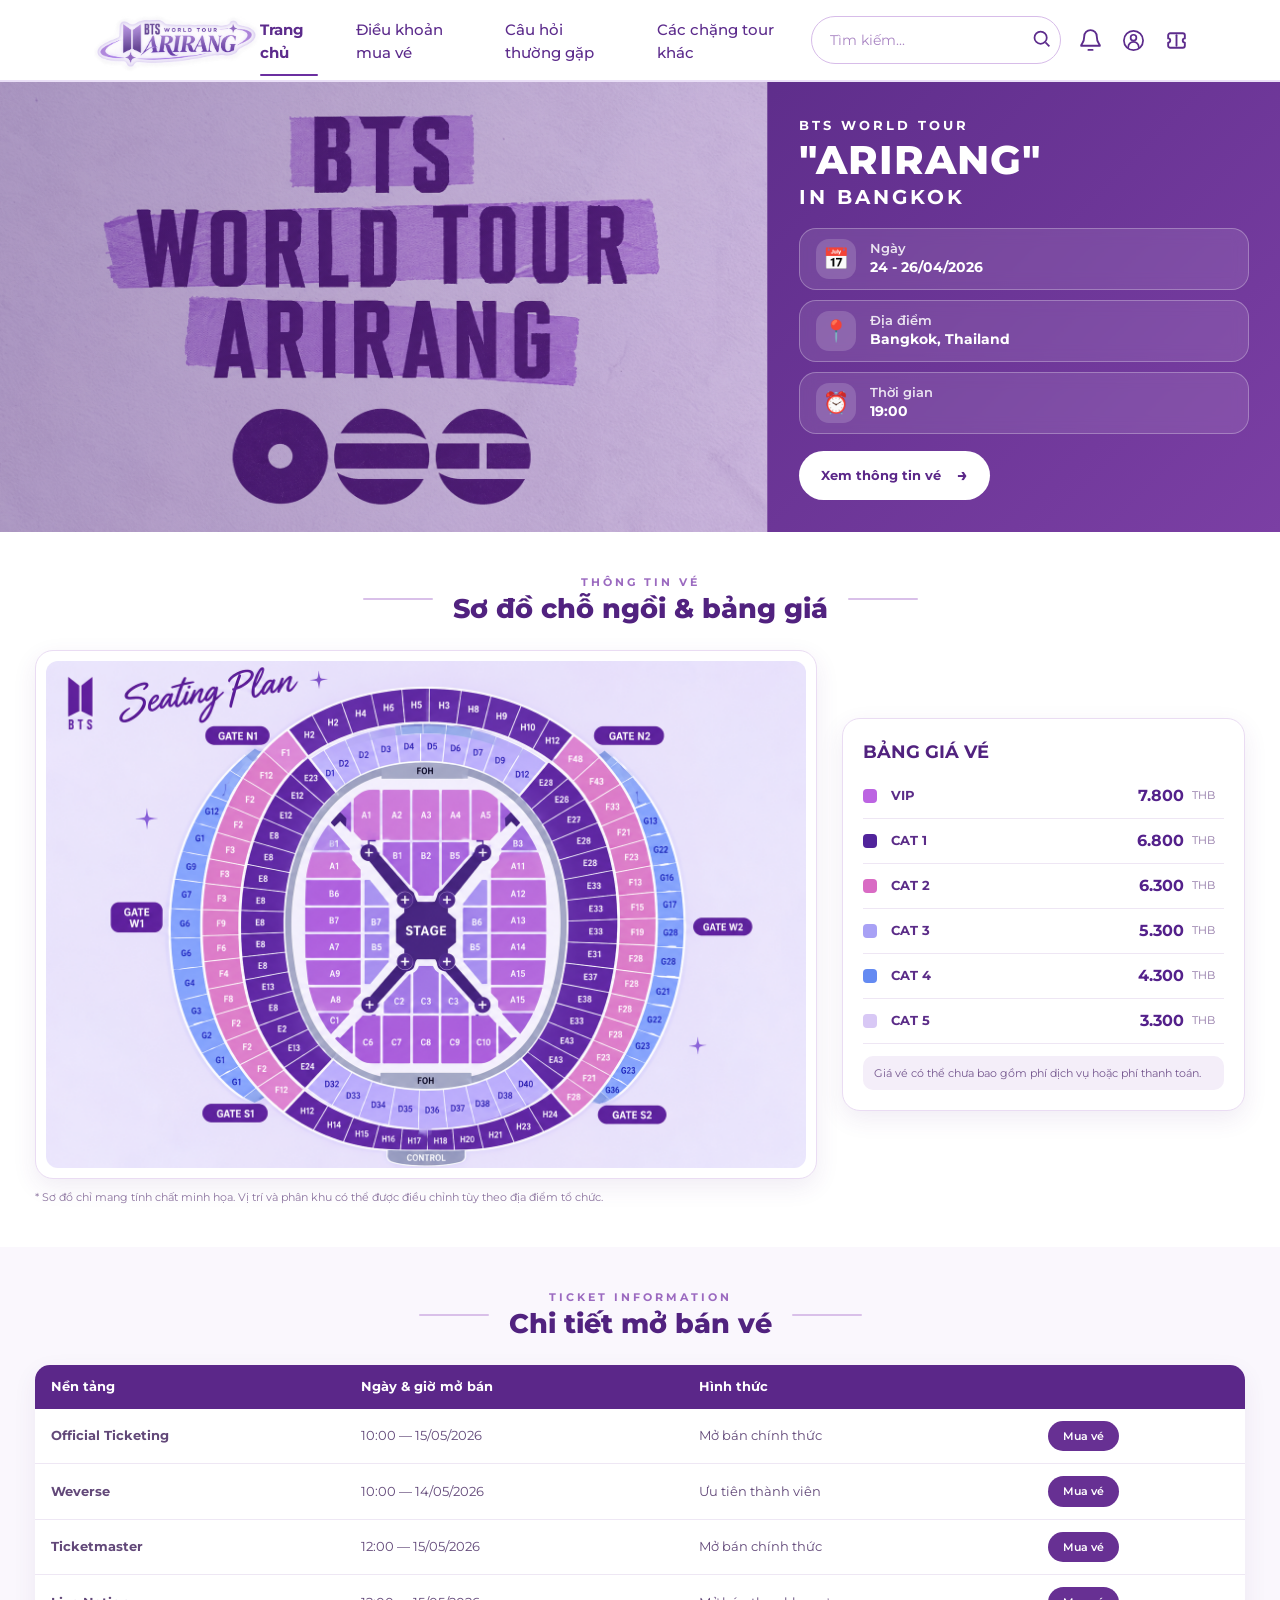
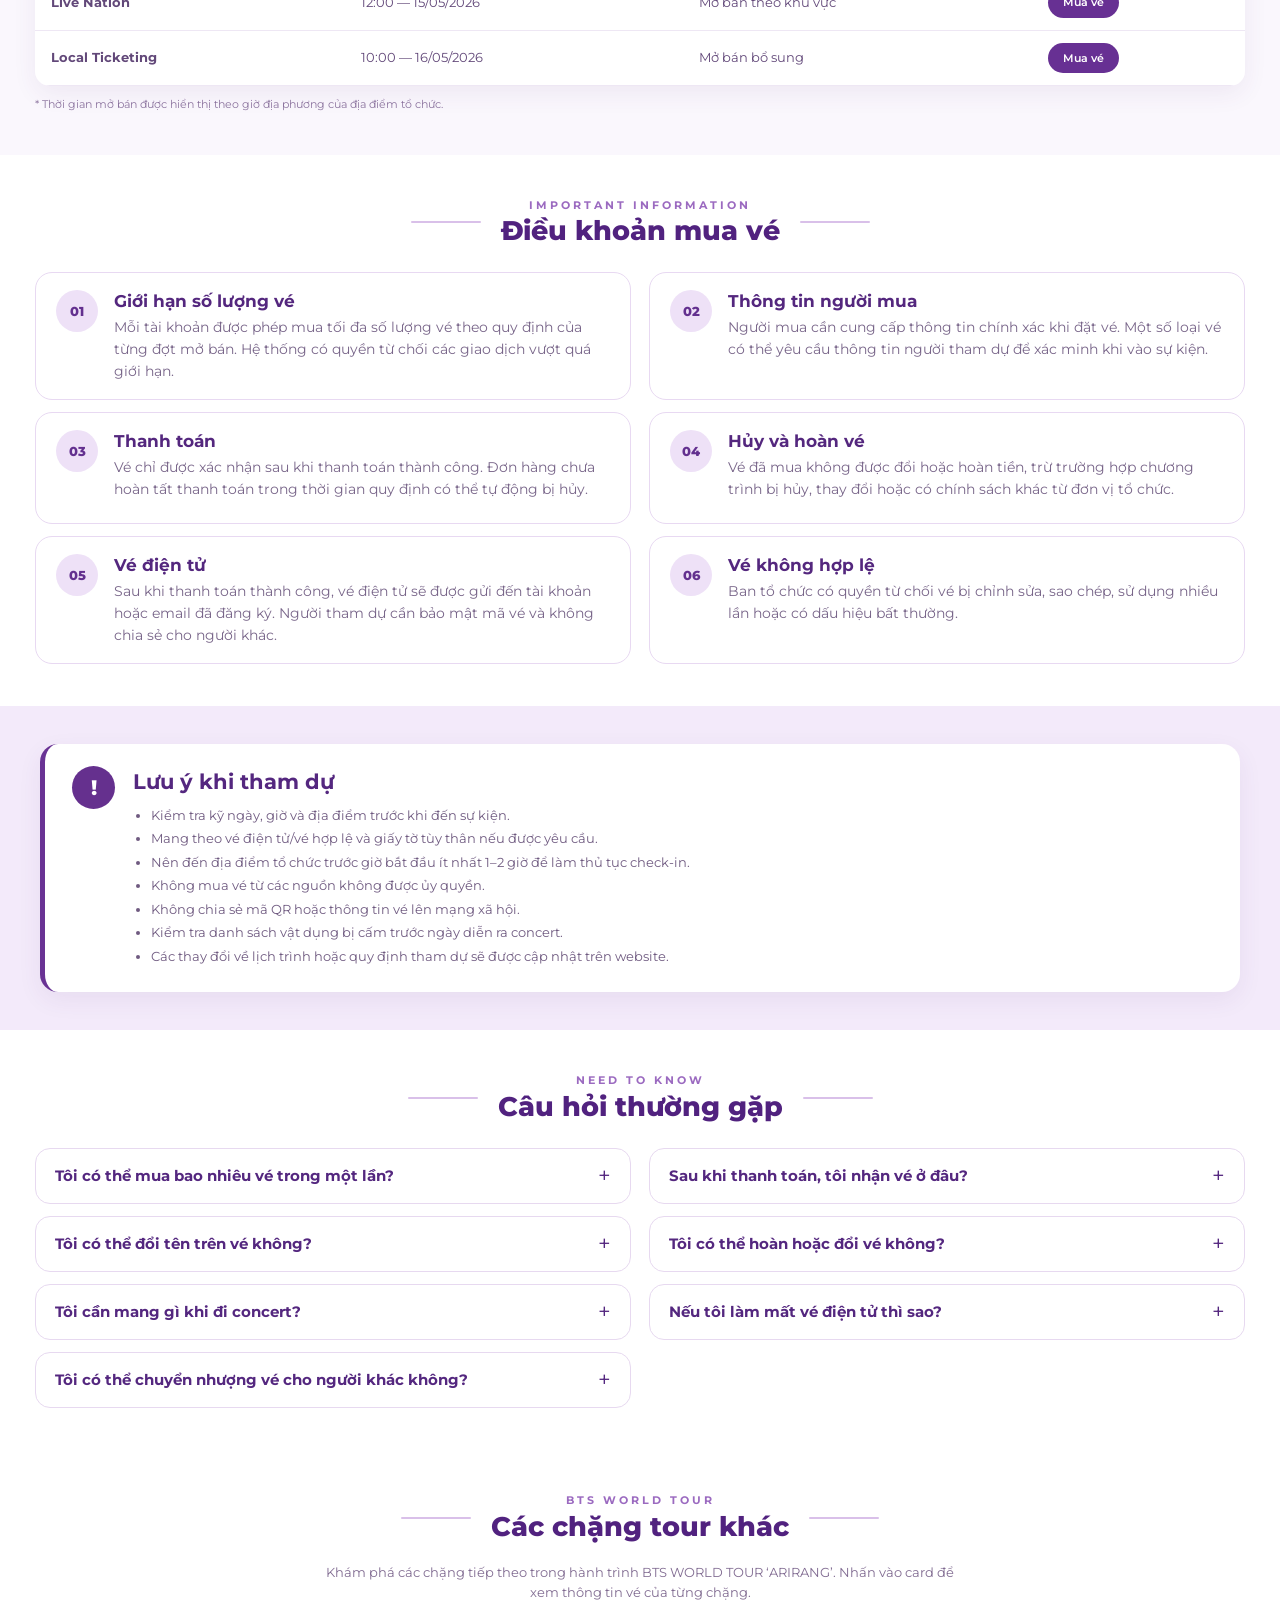
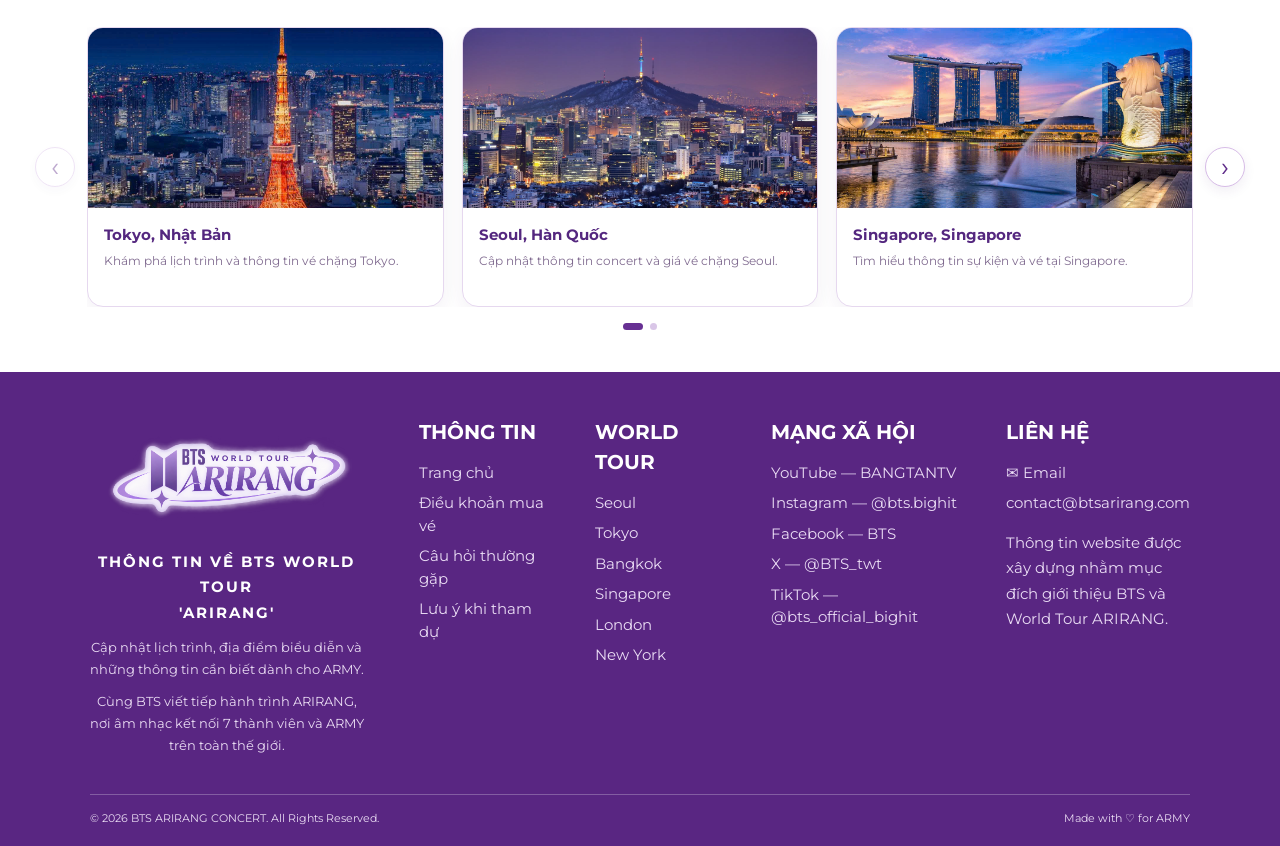
==== ticket/Bangkok.html @ 4df5a57a "Add files via upload" ====
<!DOCTYPE html>
<html lang="vi">
<head>
    <meta charset="UTF-8">
    <meta name="viewport" content="width=device-width, initial-scale=1.0">

    <title>BTS ARIRANG - Bangkok | Thông tin bán vé</title>

    <link rel="stylesheet" href="ticket.css">

    <link rel="preconnect" href="https://fonts.googleapis.com">
    <link rel="preconnect" href="https://fonts.gstatic.com" crossorigin>

    <link href="https://fonts.googleapis.com/css2?family=Montserrat:wght@400;500;600;700;800&display=swap" rel="stylesheet">
</head>

<body class="bangkok-ticket" id="top">


<!-- =====================================================
     HEADER
===================================================== -->

<header class="header">

    <div class="header-container">

        <a href="#" class="logo">
            <img src="images1/logo tách nền.png" alt="BTS World Tour ARIRANG">
        </a>

        
        <nav class="navbar">
            <a href="#top" class="nav-link active">Trang chủ</a>
            <a href="#ticket-terms" class="nav-link">Điều khoản mua vé</a>
            <a href="#faq" class="nav-link">Câu hỏi thường gặp</a>
            <a href="#tour" class="nav-link">Các chặng tour khác</a>
        </nav>


        <div class="header-right">

            <div class="search-box">

                <input type="text" placeholder="Tìm kiếm...">

                <button type="button">
                    <svg viewBox="0 0 24 24">
                        <circle cx="11" cy="11" r="7"></circle>
                        <line x1="16.5" y1="16.5" x2="21" y2="21"></line>
                    </svg>
                </button>
            </div>
        </div>

            
            <!-- CHUÔNG THÔNG BÁO -->
        <div class="header-dropdown">
            <button type="button"
            class="header-icon dropdown-toggle"
            id="notificationBtn"
            aria-label="Thông báo"
            aria-expanded="false">
            <svg viewBox="0 0 24 24">
            <path d="M18 8a6 6 0 0 0-12 0c0 7-3 7-3 9h18c0-2-3-2-3-9"></path>
            <path d="M10 21h4"></path>
            </svg>
            </button>

            <div class="header-dropdown-menu" id="notificationMenu">
                <p>Chưa có thông báo mới</p>
            </div>
        </div>


<!-- TÀI KHOẢN -->
<div class="header-dropdown">

    <button type="button"
        class="header-icon dropdown-toggle"
        id="accountBtn"
        aria-label="Tài khoản"
        aria-expanded="false">

        <svg viewBox="0 0 24 24"
            fill="none"
            stroke="currentColor"
            stroke-width="1.8">
            <circle cx="12" cy="12" r="10"></circle>
            <circle cx="12" cy="9" r="3"></circle>
            <path d="M6.5 19a5.5 5.5 0 0 1 11 0"></path>
        </svg>
    </button>

    <!-- MENU TÀI KHOẢN -->
    <div class="header-dropdown-menu account-dropdown"
        id="accountMenu">
        <button type="button" class="login-btn" id="loginBtn">
            Đăng nhập
        </button>
    </div>

</div>


            <!-- VÉ CỦA TÔI -->
        <div class="header-dropdown">
            <button type="button"
            class="header-icon dropdown-toggle"
            id="ticketBtn"
            aria-label="Vé của tôi"
            aria-expanded="false">
            <svg
                    width="21"
                    height="21"
                    viewBox="0 0 24 24"
                    fill="none"
                    stroke="currentColor"
                    stroke-width="1.8"
                >
                    <path d="M4 7a2 2 0 0 1 2-2h12a2 2 0 0 1 2 2v3a2 2 0 0 0 0 4v3a2 2 0 0 1-2 2H6a2 2 0 0 1-2-2v-3a2 2 0 0 0 0-4V7z"></path>
                    <line x1="12" y1="7" x2="12" y2="17"></line>
                </svg>
            </button>

            <div class="header-dropdown-menu ticket-dropdown"
             id="ticketMenu">
                <strong>Bạn chưa mua vé</strong>
                <p>Hãy mua vé để tham gia cùng BTS nhé!</p>
            </div>
        </div>

    </div>

</header>



<!-- =====================================================
     MAIN
===================================================== -->

<main>


<!-- =====================================================
     HERO
===================================================== -->

<section class="event-hero">

    <!-- BÊN TRÁI: HÌNH -->
    <div class="hero-image">

        <img src="images1/logo.png" alt="BTS ARIRANG Bangkok">

        <div class="hero-image-overlay">

            <span>BTS WORLD TOUR</span>

            <h1>"ARIRANG"</h1>

            <h2>IN BANGKOK</h2>

        </div>

    </div>


    <!-- BÊN PHẢI: THÔNG TIN -->
    <div class="hero-info-panel">

        <div class="hero-title-mobile">

            <span>BTS WORLD TOUR</span>

            <h1>"ARIRANG"</h1>

            <h2>IN BANGKOK</h2>

        </div>


        <div class="hero-info-list">

            <div class="hero-info-card">

                <div class="hero-info-icon">📅</div>

                <div>
                    <span>Ngày</span>
                    <strong>24 - 26/04/2026</strong>
                </div>

            </div>


            <div class="hero-info-card">

                <div class="hero-info-icon">📍</div>

                <div>
                    <span>Địa điểm</span>
                    <strong>Bangkok, Thailand</strong>
                </div>

            </div>


            <div class="hero-info-card">

                <div class="hero-info-icon">⏰</div>

                <div>
                    <span>Thời gian</span>
                    <strong>19:00</strong>
                </div>

            </div>

        </div>


        <a href="#seating" class="hero-ticket-button">
            Xem thông tin vé
            <span>→</span>
        </a>

    </div>

</section>



<!-- =====================================================
     SEATING PLAN
===================================================== -->

<section class="section" id="seating">

    <div class="section-title">

        <span class="title-line"></span>

        <div>
            <p class="section-small-title">
                THÔNG TIN VÉ
            </p>

            <h2>
                Sơ đồ chỗ ngồi & bảng giá
            </h2>
        </div>

        <span class="title-line"></span>

    </div>


    <div class="seating-layout">


        <div class="seating-image-box">

            <img
                src="images1/sd bangkok.png"
                alt="Sơ đồ chỗ ngồi BTS ARIRANG"
            >

        </div>


        <div class="price-box">

            <h3>BẢNG GIÁ VÉ</h3>


            <div class="price-item">
                <span class="price-color vip"></span>
                <span class="category">VIP</span>
                <strong>7.800</strong>
                <small>THB</small>
            </div>

            <div class="price-item">
                <span class="price-color cat1"></span>
                <span class="category">CAT 1</span>
                <strong>6.800</strong>
                <small>THB</small>
            </div>

            <div class="price-item">
                <span class="price-color cat2"></span>
                <span class="category">CAT 2</span>
                <strong>6.300</strong>
                <small>THB</small>
            </div>

            <div class="price-item">
                <span class="price-color cat3"></span>
                <span class="category">CAT 3</span>
                <strong>5.300</strong>
                <small>THB</small>
            </div>

            <div class="price-item">
                <span class="price-color cat4"></span>
                <span class="category">CAT 4</span>
                <strong>4.300</strong>
                <small>THB</small>
            </div>

            <div class="price-item">
                <span class="price-color cat5"></span>
                <span class="category">CAT 5</span>
                <strong>3.300</strong>
                <small>THB</small>
            </div>


            <div class="price-note">
                Giá vé có thể chưa bao gồm phí dịch vụ hoặc phí thanh toán.
            </div>

        </div>

    </div>


    <p class="image-note">
        * Sơ đồ chỉ mang tính chất minh họa. Vị trí và phân khu có thể được
        điều chỉnh tùy theo địa điểm tổ chức.
    </p>

</section>



<!-- =====================================================
     TICKET SALE
===================================================== -->

<section class="section light-section" id="ticket-sale">

    <div class="section-title">

        <span class="title-line"></span>

        <div>
            <p class="section-small-title">
                TICKET INFORMATION
            </p>

            <h2>
                Chi tiết mở bán vé
            </h2>
        </div>

        <span class="title-line"></span>

    </div>


    <div class="ticket-table-wrapper">

        <table class="ticket-table">

            <thead>

                <tr>
                    <th>Nền tảng</th>
                    <th>Ngày & giờ mở bán</th>
                    <th>Hình thức</th>
                    <th></th>
                </tr>

            </thead>


            <tbody>

                <tr>
                    <td><strong>Official Ticketing</strong></td>
                    <td>10:00 — 15/05/2026</td>
                    <td>Mở bán chính thức</td>
                    <td>
                        <a href="javascript:void(0)" class="table-button">
                            Mua vé
                        </a>
                    </td>
                </tr>

                <tr>
                    <td><strong>Weverse</strong></td>
                    <td>10:00 — 14/05/2026</td>
                    <td>Ưu tiên thành viên</td>
                    <td>
                        <a href="javascript:void(0)" class="table-button">
                            Mua vé
                        </a>
                    </td>
                </tr>

                <tr>
                    <td><strong>Ticketmaster</strong></td>
                    <td>12:00 — 15/05/2026</td>
                    <td>Mở bán chính thức</td>
                    <td>
                        <a href="javascript:void(0)" class="table-button">
                            Mua vé
                        </a>
                    </td>
                </tr>

                <tr>
                    <td><strong>Live Nation</strong></td>
                    <td>12:00 — 15/05/2026</td>
                    <td>Mở bán theo khu vực</td>
                    <td>
                        <a href="javascript:void(0)" class="table-button">
                            Mua vé
                        </a>
                    </td>
                </tr>

                <tr>
                    <td><strong>Local Ticketing</strong></td>
                    <td>10:00 — 16/05/2026</td>
                    <td>Mở bán bổ sung</td>
                    <td>
                        <a href="javascript:void(0)" class="table-button">
                            Mua vé
                        </a>
                    </td>
                </tr>

            </tbody>

        </table>

    </div>


    <p class="table-note">
        * Thời gian mở bán được hiển thị theo giờ địa phương của địa điểm tổ chức.
    </p>

</section>



<!-- =====================================================
     TERMS
===================================================== -->

<section class="section" id="ticket-terms">

    <div class="section-title">

        <span class="title-line"></span>

        <div>
            <p class="section-small-title">
                IMPORTANT INFORMATION
            </p>

            <h2>
                Điều khoản mua vé
            </h2>
        </div>

        <span class="title-line"></span>

    </div>


    <div class="information-grid">


        <div class="info-card">

            <span class="info-number">01</span>

            <div>

                <h3>
                    Giới hạn số lượng vé
                </h3>

                <p>
                    Mỗi tài khoản được phép mua tối đa số lượng vé theo
                    quy định của từng đợt mở bán. Hệ thống có quyền từ chối
                    các giao dịch vượt quá giới hạn.
                </p>

            </div>

        </div>


        <div class="info-card">

            <span class="info-number">02</span>

            <div>

                <h3>
                    Thông tin người mua
                </h3>

                <p>
                    Người mua cần cung cấp thông tin chính xác khi đặt vé.
                    Một số loại vé có thể yêu cầu thông tin người tham dự
                    để xác minh khi vào sự kiện.
                </p>

            </div>

        </div>


        <div class="info-card">

            <span class="info-number">03</span>

            <div>

                <h3>
                    Thanh toán
                </h3>

                <p>
                    Vé chỉ được xác nhận sau khi thanh toán thành công.
                    Đơn hàng chưa hoàn tất thanh toán trong thời gian quy
                    định có thể tự động bị hủy.
                </p>

            </div>

        </div>


        <div class="info-card">

            <span class="info-number">04</span>

            <div>

                <h3>
                    Hủy và hoàn vé
                </h3>

                <p>
                    Vé đã mua không được đổi hoặc hoàn tiền, trừ trường hợp
                    chương trình bị hủy, thay đổi hoặc có chính sách khác
                    từ đơn vị tổ chức.
                </p>

            </div>

        </div>


        <div class="info-card">

            <span class="info-number">05</span>

            <div>

                <h3>
                    Vé điện tử
                </h3>

                <p>
                    Sau khi thanh toán thành công, vé điện tử sẽ được gửi
                    đến tài khoản hoặc email đã đăng ký. Người tham dự cần
                    bảo mật mã vé và không chia sẻ cho người khác.
                </p>

            </div>

        </div>


        <div class="info-card">

            <span class="info-number">06</span>

            <div>

                <h3>
                    Vé không hợp lệ
                </h3>

                <p>
                    Ban tổ chức có quyền từ chối vé bị chỉnh sửa, sao chép,
                    sử dụng nhiều lần hoặc có dấu hiệu bất thường.
                </p>

            </div>

        </div>

    </div>

</section>



<!-- =====================================================
     NOTICE
===================================================== -->

<section class="notice-section" id="notice">

    <div class="notice-inner">

        <div class="notice-icon">!</div>

        <div>

            <h2>
                Lưu ý khi tham dự
            </h2>

            <ul>

                <li>
                    Kiểm tra kỹ ngày, giờ và địa điểm trước khi đến sự kiện.
                </li>

                <li>
                    Mang theo vé điện tử/vé hợp lệ và giấy tờ tùy thân
                    nếu được yêu cầu.
                </li>

                <li>
                    Nên đến địa điểm tổ chức trước giờ bắt đầu ít nhất
                    1–2 giờ để làm thủ tục check-in.
                </li>

                <li>
                    Không mua vé từ các nguồn không được ủy quyền.
                </li>

                <li>
                    Không chia sẻ mã QR hoặc thông tin vé lên mạng xã hội.
                </li>

                <li>
                    Kiểm tra danh sách vật dụng bị cấm trước ngày diễn ra concert.
                </li>

                <li>
                    Các thay đổi về lịch trình hoặc quy định tham dự sẽ
                    được cập nhật trên website.
                </li>

            </ul>

        </div>

    </div>

</section>



<!-- =====================================================
     FAQ
===================================================== -->

<section class="section" id="faq">

    <div class="section-title">

        <span class="title-line"></span>

        <div>

            <p class="section-small-title">
                NEED TO KNOW
            </p>

            <h2>
                Câu hỏi thường gặp
            </h2>

        </div>

        <span class="title-line"></span>

    </div>


    <div class="faq-list">


        <details>

            <summary>
                Tôi có thể mua bao nhiêu vé trong một lần?
                <span>+</span>
            </summary>

            <p>
                Số lượng vé tối đa phụ thuộc vào từng đợt mở bán.
                Vui lòng kiểm tra thông báo của từng nền tảng trước khi
                đặt vé.
            </p>

        </details>


        <details>

            <summary>
                Sau khi thanh toán, tôi nhận vé ở đâu?
                <span>+</span>
            </summary>

            <p>
                Vé điện tử sẽ được gửi đến tài khoản hoặc email được sử
                dụng khi đặt vé. Hãy kiểm tra cả hộp thư rác nếu chưa
                nhận được email.
            </p>

        </details>


        <details>

            <summary>
                Tôi có thể đổi tên trên vé không?
                <span>+</span>
            </summary>

            <p>
                Việc đổi tên phụ thuộc vào chính sách của từng loại vé
                và nền tảng bán vé. Một số vé có thể yêu cầu thông tin
                người tham dự trùng với giấy tờ tùy thân.
            </p>

        </details>


        <details>

            <summary>
                Tôi có thể hoàn hoặc đổi vé không?
                <span>+</span>
            </summary>

            <p>
                Thông thường vé đã thanh toán sẽ không được hoàn hoặc đổi.
                Trường hợp ngoại lệ sẽ tuân theo chính sách của ban tổ chức.
            </p>

        </details>


        <details>

            <summary>
                Tôi cần mang gì khi đi concert?
                <span>+</span>
            </summary>

            <p>
                Bạn nên mang theo vé hợp lệ và giấy tờ tùy thân theo yêu
                cầu của ban tổ chức. Không nên mang những vật dụng nằm
                trong danh sách cấm.
            </p>

        </details>


        <details>

            <summary>
                Nếu tôi làm mất vé điện tử thì sao?
                <span>+</span>
            </summary>

            <p>
                Hãy đăng nhập lại tài khoản đã sử dụng để mua vé hoặc
                liên hệ với bộ phận hỗ trợ của nền tảng bán vé để được
                kiểm tra.
            </p>

        </details>


        <details>

            <summary>
                Tôi có thể chuyển nhượng vé cho người khác không?
                <span>+</span>
            </summary>

            <p>
                Điều này phụ thuộc vào điều kiện của từng loại vé.
                Nếu vé có thông tin người tham dự, việc chuyển nhượng
                có thể bị hạn chế.
            </p>

        </details>


    </div>

</section>


<!-- =====================================================
     5 CHẶNG TOUR KHÁC
===================================================== -->

<section class="section media-section" id="tour">

    <div class="section-title">
        <span class="title-line"></span>

        <div>
            <p class="section-small-title">BTS WORLD TOUR</p>
            <h2>Các chặng tour khác</h2>
        </div>

        <span class="title-line"></span>
    </div>

    <p class="media-description">
        Khám phá các chặng tiếp theo trong hành trình
        BTS WORLD TOUR ‘ARIRANG’.
        Nhấn vào card để xem thông tin vé của từng chặng.
    </p>

    <div class="carousel-wrapper">

        <button
            type="button"
            class="carousel-button prev"
            id="prevBtn"
            aria-label="Chặng trước">
            ‹
        </button>

        <div class="cards-window">

            <div class="media-cards" id="mediaCards">

                <!-- CARD 1 -->
                <a href="Tokyo.html" class="media-card">
                    <div class="media-card-image">
                        <img src="images1/tokyo.jpg"
                             alt="BTS ARIRANG tại Tokyo">
                    </div>
                    <div class="media-card-content">
                        <h3>Tokyo, Nhật Bản</h3>
                        <p>Khám phá lịch trình và thông tin vé chặng Tokyo.</p>
                    </div>
                </a>

                <!-- CARD 2 -->
                <a href="Seoul.html" class="media-card">
                    <div class="media-card-image">
                        <img src="images1/seoul.jpg"
                             alt="BTS ARIRANG tại Seoul">
                    </div>
                    <div class="media-card-content">
                        <h3>Seoul, Hàn Quốc</h3>
                        <p>Cập nhật thông tin concert và giá vé chặng Seoul.</p>
                    </div>
                </a>

                <!-- CARD 3 -->
                <a href="Singapore.html" class="media-card">
                    <div class="media-card-image">
                        <img src="images1/singapore.jpg"
                             alt="BTS ARIRANG tại Singapore">
                    </div>
                    <div class="media-card-content">
                        <h3>Singapore, Singapore</h3>
                        <p>Tìm hiểu thông tin sự kiện và vé tại Singapore.</p>
                    </div>
                </a>

                <!-- CARD 4 -->
                <a href="London.html" class="media-card">
                    <div class="media-card-image">
                        <img src="images1/london.jpg"
                             alt="BTS ARIRANG tại London">
                    </div>
                    <div class="media-card-content">
                        <h3>London, Anh</h3>
                        <p>Theo dõi thông tin chặng tour tại Kuala Lumpur.</p>
                    </div>
                </a>

                <!-- CARD 5 -->
                <a href="Newyork.html" class="media-card">
                    <div class="media-card-image">
                        <img src="images1/New York.jpg"
                             alt="BTS ARIRANG tại New York">
                    </div>
                    <div class="media-card-content">
                        <h3>New York, Mỹ</h3>
                        <p>Khám phá lịch trình và thông tin vé chặng New York.</p>
                    </div>
                </a>

            </div>
        </div>

        <button
            type="button"
            class="carousel-button next"
            id="nextBtn"
            aria-label="Chặng tiếp theo">
            ›
        </button>

    </div>

    <div class="carousel-dots" id="carouselDots">
        <span class="dot active"></span>
        <span class="dot"></span>
    </div>

</section>


</main>



<!-- =====================================================
     FOOTER
===================================================== -->

<footer class="footer">

    <div class="footer-container">


        <div class="footer-brand">

            <img
                src="images1/logo tách nền.png" alt="BTS World Tour ARIRANG"
            >

            <h3>
                THÔNG TIN VỀ BTS WORLD TOUR
                <br>
                'ARIRANG'
            </h3>

            <p>
                Cập nhật lịch trình, địa điểm biểu diễn và những thông tin
                cần biết dành cho ARMY.
            </p>

            <p>
                Cùng BTS viết tiếp hành trình ARIRANG, nơi âm nhạc kết nối
                7 thành viên và ARMY trên toàn thế giới.
            </p>

        </div>


        <div class="footer-column">

            <h3>THÔNG TIN</h3>

            <a href="#top">Trang chủ</a>
            <a href="#ticket-terms">Điều khoản mua vé</a>
            <a href="#faq">Câu hỏi thường gặp</a>
            <a href="#notice">Lưu ý khi tham dự</a>

        </div>


        <div class="footer-column">

            <h3>WORLD TOUR</h3>

            <a href="Seoul.html">Seoul</a>
            <a href="Tokyo.html">Tokyo</a>
            <a href="Bangkok.html">Bangkok</a>
            <a href="Singapore.html">Singapore</a>
            <a href="London.html">London</a>
            <a href="New York.html">New York</a>

        </div>


        <div class="footer-column">

            <h3>MẠNG XÃ HỘI</h3>

            <a href="https://www.youtube.com/@BTS">YouTube — BANGTANTV</a>
            <a href="https://www.instagram.com/bts.bighitofficial/">Instagram — @bts.bighit</a>
            <a href="https://www.facebook.com/bangtan.official?locale=vi_VN">Facebook — BTS</a>
            <a href="https://x.com/bts_bighit">X — @BTS_twt</a>
            <a href="https://www.tiktok.com/@bts_official_bighit">TikTok — @bts_official_bighit</a>

        </div>


        <div class="footer-column contact-column">

            <h3>LIÊN HỆ</h3>

            <p>✉ Email</p>

            <a href="mailto:contact@btsarirang.com">
                contact@btsarirang.com
            </a>

            <p class="footer-description">
                Thông tin website được xây dựng nhằm mục đích giới thiệu
                BTS và World Tour ARIRANG.
            </p>

        </div>

    </div>


    <div class="footer-bottom">

        <span>
            © 2026 BTS ARIRANG CONCERT. All Rights Reserved.
        </span>

        <span>
            Made with ♡ for ARMY
        </span>

    </div>

</footer>


<script src="script.js"></script>
</body>
</html>
---- ticket/ticket.css ----
/* =====================================================
   RESET
===================================================== */

* {
    margin: 0;
    padding: 0;
    box-sizing: border-box;
}

html {
    scroll-behavior: smooth;
}

body {
    font-family: "Montserrat", sans-serif;
    background: #ffffff;
    color: #54288a;
    line-height: 1.5;
}

a {
    text-decoration: none;
    color: inherit;
}

button,
input {
    font-family: inherit;
}


/* =====================================================
   HEADER
===================================================== */

.header {
    width: 100%;
    height: 82px;

    background: #ffffff;
    border-bottom: 2px solid #eadff7;

    position: sticky;
    top: 0;
    z-index: 1000;
}

.header-container {
    width: 100%;
    max-width: 1700px;
    height: 100%;

    margin: auto;

    display: flex;
    align-items: center;

    padding: 0 7%;
}


/* LOGO */

.logo {
    display: flex;
    align-items: center;
}

.logo img {
    width: 170px;
    height: auto;
    display: block;
}


/* NAVBAR */

.navbar {
    display: flex;
    align-items: center;

    gap: 38px;

    margin-left: auto;
    margin-right: 35px;
}

.nav-link {
    position: relative;

    font-size: 15px;
    font-weight: 500;

    color: #5c2b8c;

    padding: 28px 0 25px;

    transition: 0.25s ease;
}

.nav-link:hover {
    color: #7b43ad;
}

.nav-link.active {
    font-weight: 700;
}

.nav-link.active::after {
    content: "";

    position: absolute;

    left: 0;
    right: 0;

    bottom: 14px;

    height: 3px;

    background: #5c2b8c;

    border-radius: 10px;
}


/* HEADER RIGHT */

.header-right {
    display: flex;
    align-items: center;

    gap: 22px;
}


/* SEARCH */

.search-box {
    width: 250px;
    height: 48px;

    border: 1.5px solid #d7bce9;

    border-radius: 30px;

    display: flex;
    align-items: center;

    padding-left: 18px;
}

.search-box input {
    width: 100%;

    border: none;
    outline: none;

    color: #54288a;

    font-size: 14px;

    background: transparent;
}

.search-box input::placeholder {
    color: #a985c3;
}

.search-box button {
    width: 45px;
    height: 45px;

    border: none;
    background: transparent;

    cursor: pointer;
}

.search-box svg {
    width: 21px;
    height: 21px;

    fill: none;

    stroke: #5c2b8c;
    stroke-width: 2;
}


/* HEADER ICONS */

.header-icon {
    border: none;
    background: none;

    width: 28px;
    height: 28px;

    cursor: pointer;

    transition: 0.25s ease;
}

.header-icon:hover {
    transform: translateY(-2px);
}

.header-icon svg {
    width: 25px;
    height: 25px;

    fill: none;

    stroke: #5c2b8c;
    stroke-width: 1.8;

    stroke-linecap: round;
    stroke-linejoin: round;
}


/* =====================================================
   HERO
   60% HÌNH - 40% THÔNG TIN
===================================================== */

.event-hero {
    width: 100%;

    height: 450px;
    min-height: 450px;

    display: grid;

    grid-template-columns: 60% 40%;

    background:
        linear-gradient(
            135deg,
            #482078,
            #7b3fa4
        );

    overflow: hidden;
}


/* =====================================================
   LEFT IMAGE
===================================================== */

.hero-image {
    position: relative;

    height: 450px;
    min-height: 0;

    overflow: hidden;

    border-right: 1px solid rgba(255,255,255,0.18);
}

.hero-image img {
    width: 100%;
    height: 100%;

    object-fit: cover;

    display: block;

    opacity: 0.82;
}


/* LỚP PHỦ NHẸ */

.hero-image::after {
    content: "";

    position: absolute;

    inset: 0;

    background:
        linear-gradient(
            90deg,
            rgba(58, 22, 94, 0.25),
            rgba(88, 38, 124, 0.10)
        );

    pointer-events: none;
}


/*
   ẨN TOÀN BỘ CHỮ TRÊN HÌNH
   Vì bên trái giờ chỉ để hình
*/

.hero-image-overlay {
    display: none !important;
}


/* =====================================================
   RIGHT HERO PANEL
===================================================== */

.hero-info-panel {
    height: 450px;

    padding: 30px 6% 28px;

    display: flex;

    flex-direction: column;

    justify-content: center;

    color: #ffffff;

    overflow: hidden;
}


/* =====================================================
   HERO TITLE
===================================================== */

.hero-title-mobile {
    margin-bottom: 20px;
}

.hero-title-mobile span {
    display: block;

    font-size: 13px;

    font-weight: 700;

    letter-spacing: 3px;

    margin-bottom: 5px;
}

.hero-title-mobile h1 {
    font-size: 40px;

    line-height: 0.95;

    font-weight: 800;

    letter-spacing: 1px;
}

.hero-title-mobile h2 {
    font-size: 20px;

    line-height: 1.1;

    letter-spacing: 3px;

    margin-top: 7px;
}


/* =====================================================
   INFO LIST
===================================================== */

.hero-info-list {
    display: flex;

    flex-direction: column;

    gap: 10px;
}


/* =====================================================
   INFO CARD
===================================================== */

.hero-info-card {
    width: 100%;

    min-height: 60px;

    padding: 10px 16px;

    display: flex;

    align-items: center;

    gap: 14px;

    border-radius: 17px;

    border: 1px solid rgba(255,255,255,0.28);

    background: rgba(255,255,255,0.10);

    backdrop-filter: blur(8px);
}


/* ICON */

.hero-info-icon {
    width: 40px;
    height: 40px;

    flex-shrink: 0;

    display: flex;

    align-items: center;
    justify-content: center;

    border-radius: 13px;

    background: rgba(255,255,255,0.16);

    font-size: 21px;
}


/* TEXT */

.hero-info-card span {
    display: block;

    font-size: 13px;

    font-weight: 600;

    line-height: 1.2;

    opacity: 0.85;

    margin-bottom: 3px;
}

.hero-info-card strong {
    display: block;

    font-size: 14px;

    line-height: 1.25;

    font-weight: 700;
}


/* =====================================================
   TICKET BUTTON
===================================================== */

.hero-ticket-button {
    align-self: flex-start;

    margin-top: 17px;

    padding: 11px 22px;

    min-height: 42px;

    border-radius: 30px;

    background: #ffffff;

    color: #5b2789;

    font-size: 13px;

    font-weight: 700;

    display: flex;

    align-items: center;

    gap: 16px;

    transition: 0.25s ease;
}

.hero-ticket-button span {
    font-size: 18px;
}

.hero-ticket-button:hover {
    transform: translateY(-3px);

    box-shadow:
        0 8px 20px rgba(0,0,0,0.15);
}


/* =====================================================
   GENERAL SECTION
===================================================== */

.section {
    width: 100%;

    max-width: 1280px;

    margin: auto;

    padding: 42px 35px;
}

.light-section {
    max-width: none;

    background: #faf7fd;

    padding-left: max(35px, calc((100% - 1210px) / 2));
    padding-right: max(35px, calc((100% - 1210px) / 2));
}


/* =====================================================
   SECTION TITLE
===================================================== */

.section-title {
    display: flex;

    align-items: center;
    justify-content: center;

    gap: 20px;

    margin-bottom: 25px;

    text-align: center;
}

.section-title > div {
    min-width: 240px;
}

.section-small-title {
    color: #9b6ac0;

    font-size: 11px;

    font-weight: 700;

    letter-spacing: 3px;

    margin-bottom: 2px;
}

.section-title h2 {
    color: #51227f;

    font-size: 27px;

    font-weight: 800;

    line-height: 1.2;
}

.title-line {
    width: 70px;
    height: 2px;

    background: #d9c0e9;

    border-radius: 10px;
}


/* =====================================================
   SEATING
===================================================== */

.seating-layout {
    display: grid;

    grid-template-columns: 1.65fr 0.85fr;

    gap: 25px;

    align-items: center;
}

.seating-image-box {
    background: #ffffff;

    border-radius: 18px;

    padding: 10px;

    box-shadow:
        0 8px 25px rgba(85, 39, 130, 0.09);

    border: 1px solid #eadcf3;
}

.seating-image-box img {
    width: 100%;

    display: block;

    border-radius: 12px;
}


/* =====================================================
   PRICE
===================================================== */

.price-box {
    background: #ffffff;

    border-radius: 18px;

    padding: 20px;

    box-shadow:
        0 8px 25px rgba(85, 39, 130, 0.09);

    border: 1px solid #eadcf3;
}

.price-box h3 {
    color: #51227f;

    font-size: 18px;

    margin-bottom: 8px;
}

.price-item {
    display: grid;

    grid-template-columns: 20px 1fr auto 32px;

    align-items: center;

    gap: 8px;

    min-height: 45px;

    border-bottom: 1px solid #eee6f4;
}

.price-color {
    width: 14px;
    height: 14px;

    border-radius: 4px;
}


/* MÀU KHU VỰC VÉ */
.vip {
    background: var(--vip-color, #4d1c87);
}

.cat1 {
    background: var(--cat1-color, #7040a6);
}

.cat2 {
    background: var(--cat2-color, #8e61c1);
}

.cat3 {
    background: var(--cat3-color, #a96bca);
}

.cat4 {
    background: var(--cat4-color, #a99ae5);
}

.cat5 {
    background: var(--cat5-color, #8c9de7);
}


/* MÀU RIÊNG TRANG SEOUL */
.seoul-ticket {
    --vip-color: #D93691;
    --cat1-color: #438FE8;
    --cat2-color: #A7A0EA;
    --cat3-color: #8067ba;
    --cat4-color: #C9B9EF;
    --cat5-color: #E8DDF5;
}

/* MÀU RIÊNG TRANG BANGKOK */
.bangkok-ticket {
    --vip-color: #BC64E2;
    --cat1-color: #51249B;
    --cat2-color: #D96BC4;
    --cat3-color: #A8A1F5;
    --cat4-color: #648AF2;
    --cat5-color: #D8C8F5;
}

/* MÀU RIÊNG TRANG LONDON */
.london-ticket {
    --vip-color: #D94FAD;
    --cat1-color: #5689E8;
    --cat2-color: #A69AE8;
    --cat3-color: #D7C9F2;
}

/* MÀU RIÊNG TRANG SINGAPORE */
.singapore-ticket {
    --vip-color: #9754df;
    --cat1-color: #A66BE8;
    --cat2-color: #C18BEF;
    --cat3-color: #D69BEA;
    --cat4-color: #E7A9E6;
    --cat5-color: #91A9F0;
}

/* MÀU RIÊNG TRANG NEWYORK */
.newyork-ticket {
    --vip-color: #7AB5F5;
    --cat1-color: #EEB1E8;
    --cat2-color: #DED4F8;
    --cat3-color: #B9A3EC;
  
}

/* MÀU RIÊNG TRANG TOKYO */
.tokyo-ticket {
    --vip-color: #F36ECB;
    --s1-color: #8DBCFB;
    --s2-color: #B499F5;
    --s3-color: #E9A6EE;
    --s4-color: #D4C4FC;
    --s5-color: #E4D4FD;
}



.category {
    font-weight: 700;

    color: #5b2c88;

    font-size: 13px;
}

.price-item strong {
    font-size: 16px;

    color: #54218b;
}

.price-item small {
    color: #8f75a5;

    font-size: 11px;
}

.price-note {
    margin-top: 12px;

    padding: 9px 11px;

    background: #f4eef9;

    border-radius: 10px;

    color: #74568e;

    font-size: 11px;
}

.image-note,
.table-note {
    color: #8b739e;

    font-size: 11px;

    margin-top: 10px;
}


/* =====================================================
   TICKET TABLE
===================================================== */

.ticket-table-wrapper {
    overflow-x: auto;

    border-radius: 15px;

    box-shadow:
        0 8px 25px rgba(80, 38, 120, 0.07);
}

.ticket-table {
    width: 100%;

    border-collapse: collapse;

    background: #ffffff;
}

.ticket-table th {
    background: #5b2789;

    color: #ffffff;

    padding: 12px 16px;

    text-align: left;

    font-size: 13px;
}

.ticket-table td {
    padding: 12px 16px;

    border-bottom: 1px solid #eee7f4;

    color: #624879;

    font-size: 13px;
}

.ticket-table tbody tr:hover {
    background: #fbf8fd;
}

.table-button {
    display: inline-block;

    padding: 7px 15px;

    border-radius: 20px;

    background: #673093;

    color: #ffffff;

    font-size: 11px;

    font-weight: 600;

    transition: 0.25s;
}

.table-button:hover {
    background: #4f2278;

    transform: translateY(-2px);
}


/* =====================================================
   TERMS - ĐIỀU KHOẢN MUA VÉ
===================================================== */

.information-grid {
    display: grid;

    grid-template-columns: repeat(2, 1fr);

    gap: 12px 18px;
}


/* CARD */

.info-card {
    display: flex;

    gap: 16px;

    padding: 17px 20px;

    min-height: 112px;

    border: 1px solid #e8d9f2;

    border-radius: 17px;

    background: #ffffff;

    transition: 0.3s;
}

.info-card:hover {
    transform: translateY(-3px);

    box-shadow:
        0 8px 22px rgba(82, 39, 125, 0.08);
}


/* NUMBER */

.info-number {
    flex-shrink: 0;

    width: 42px;
    height: 42px;

    border-radius: 50%;

    display: flex;

    align-items: center;
    justify-content: center;

    background: #eee1f7;

    color: #63308f;

    font-size: 13px;

    font-weight: 800;
}


/* TITLE */

.info-card h3 {
    color: #54277e;

    font-size: 17px;

    margin-bottom: 4px;

    line-height: 1.35;
}


/* CONTENT */

.info-card p {
    color: #786589;

    font-size: 14px;

    line-height: 1.55;
}


/* =====================================================
   NOTICE
===================================================== */

.notice-section {
    width: 100%;

    padding: 38px 35px;

    background: #f3eafa;
}

.notice-inner {
    max-width: 1200px;

    margin: auto;

    display: flex;

    gap: 18px;

    padding: 22px 27px;

    background: #ffffff;

    border-radius: 18px;

    border-left: 5px solid #693294;

    box-shadow:
        0 8px 25px rgba(80, 37, 120, 0.07);
}

.notice-icon {
    flex-shrink: 0;

    width: 43px;
    height: 43px;

    border-radius: 50%;

    display: flex;

    align-items: center;
    justify-content: center;

    background: #65308e;

    color: #ffffff;

    font-size: 21px;

    font-weight: 800;
}

.notice-inner h2 {
    color: #54277f;

    margin-bottom: 8px;

    font-size: 21px;
}

.notice-inner ul {
    padding-left: 18px;
}

.notice-inner li {
    color: #6f5a80;

    font-size: 13px;

    margin-bottom: 4px;
}


/* =====================================================
   FAQ - 2 CỘT
===================================================== */

.faq-list {
    width: 100%;

    max-width: none;

    margin: auto;

    display: grid;

    grid-template-columns: repeat(2, 1fr);

    gap: 12px 18px;

    align-items: start;
}


/* FAQ CARD */

.faq-list details {
    background: #ffffff;

    border: 1px solid #e7d9f0;

    border-radius: 15px;

    overflow: hidden;

    transition: 0.25s ease;
}

.faq-list details:hover {
    box-shadow:
        0 7px 20px rgba(82, 39, 125, 0.07);
}


/* QUESTION */

.faq-list summary {
    list-style: none;

    cursor: pointer;

    padding: 16px 19px;

    color: #54277f;

    font-size: 15px;

    font-weight: 700;

    line-height: 1.45;

    display: flex;

    justify-content: space-between;

    align-items: center;

    gap: 15px;
}

.faq-list summary::-webkit-details-marker {
    display: none;
}


/* PLUS */

.faq-list summary span {
    flex-shrink: 0;

    font-size: 22px;

    font-weight: 400;

    line-height: 1;

    transition: 0.3s;
}

.faq-list details[open] summary span {
    transform: rotate(45deg);
}


/* ANSWER */

.faq-list details p {
    padding: 0 19px 17px;

    color: #776583;

    font-size: 14px;

    line-height: 1.6;
}


/* =====================================================
   MEDIA
===================================================== */

.media-section {
    max-width: 1280px;
}

.media-description {
    max-width: 650px;

    margin: -5px auto 25px;

    text-align: center;

    color: #806b91;

    font-size: 13px;
}


/* =====================================================
   CAROUSEL
===================================================== */

.carousel-wrapper {
    position: relative;

    display: flex;

    align-items: center;

    gap: 12px;
}

.cards-window {
    overflow: hidden;

    width: 100%;
}

.media-cards {
    display: flex;

    gap: 18px;

    transition: transform 0.5s ease;

    will-change: transform;
}


/* DESKTOP */

.media-card {
    flex: 0 0 calc((100% - 36px) / 3);

    background: #ffffff;

    border: 1px solid #e6d8ef;

    border-radius: 16px;

    overflow: hidden;

    box-shadow:
        0 6px 20px rgba(80, 38, 120, 0.07);

    transition: 0.3s ease;
}

.media-card:hover {
    transform: translateY(-4px);

    box-shadow:
        0 10px 25px rgba(80, 38, 120, 0.12);
}


/* IMAGE */
.media-card-image {
    width: 100%;
    height: 180px;
    overflow: hidden;
    display: flex;
    align-items: center;
    justify-content: center;
    background: #F8F3FB;
}

.media-card-image img {
    width: 100%;
    height: 100%;
    object-fit: cover;
    display: block;
}



/* CONTENT */

.media-card-content {
    padding: 16px;
}

.media-card-content h3 {
    color: #54277f;

    font-size: 15px;

    margin-bottom: 5px;
}

.media-card-content p {
    color: #806b90;

    font-size: 12px;

    min-height: 38px;

    line-height: 1.5;
}

.card-link {
    display: inline-block;

    margin-top: 10px;

    color: #673093;

    font-size: 11px;

    font-weight: 700;
}


/* BUTTON */

.carousel-button {
    flex-shrink: 0;

    width: 40px;
    height: 40px;

    border-radius: 50%;

    border: 1px solid #d7bce7;

    background: #ffffff;

    color: #5d2a88;

    font-size: 27px;

    line-height: 1;

    cursor: pointer;

    box-shadow:
        0 4px 12px rgba(80, 38, 120, 0.08);

    transition: 0.25s;
}

.carousel-button:hover {
    background: #673093;

    color: #ffffff;
}


/* DOT */

.carousel-dots {
    display: flex;

    justify-content: center;

    gap: 7px;

    margin-top: 16px;
}

.dot {
    width: 7px;
    height: 7px;

    border-radius: 50%;

    background: #d9c6e7;

    transition: 0.3s;
}

.dot.active {
    width: 20px;

    border-radius: 10px;

    background: #673093;
}


/* =====================================================
   FOOTER
===================================================== */

.footer {
    background: #592682;

    color: #ffffff;

    padding: 45px 7% 20px;
}

.footer-container {
    max-width: 1500px;

    margin: auto;

    display: grid;

    grid-template-columns:
        1.7fr
        0.8fr
        0.8fr
        1.15fr
        1fr;

    gap: 40px;
}


/* BRAND */

.footer-brand {
    text-align: center;

    padding-right: 15px;
}

.footer-brand img {
    width: 250px;

    max-width: 100%;

    margin-bottom: 13px;
}

.footer-brand h3 {
    font-size: 15px;

    letter-spacing: 2px;

    line-height: 1.7;

    margin-bottom: 11px;
}

.footer-brand p {
    color: #eadcf3;

    font-size: 13px;

    line-height: 1.7;

    margin-bottom: 10px;
}


/* COLUMNS */

.footer-column {
    display: flex;

    flex-direction: column;

    gap: 8px;
}

.footer-column h3 {
    font-size: 20px;

    margin-bottom: 7px;

    color: #ffffff;
}

.footer-column a,
.footer-column p {
    color: #eadcf4;

    font-size: 15px;

    transition: 0.25s;
}

.footer-column a:hover {
    color: #ffffff;

    transform: translateX(3px);
}

.footer-description {
    margin-top: 7px;

    line-height: 1.7;
}


/* BOTTOM */

.footer-bottom {
    max-width: 1500px;

    margin: 27px auto 0;

    padding-top: 15px;

    border-top: 1px solid rgba(255,255,255,0.25);

    display: flex;

    justify-content: space-between;

    color: #eadcf3;

    font-size: 11px;
}


/* =====================================================
   RESPONSIVE - 1200px
===================================================== */

@media (max-width: 1200px) {

    .header-container {
        padding: 0 4%;
    }

    .navbar {
        gap: 22px;

        margin-right: 20px;
    }

    .nav-link {
        font-size: 12px;
    }

    .search-box {
        width: 200px;
    }


   .footer-container {
    grid-template-columns: 1.7fr 0.8fr 0.8fr 1.15fr 1fr;
    gap: 25px;
    }

    .footer-brand {
    grid-column: auto;
    }

    .media-card {
        flex: 0 0 calc((100% - 36px) / 3);
    }
}


/* =====================================================
   TABLET - 850px
===================================================== */

@media (max-width: 850px) {

    .header {
        height: auto;
    }

    .header-container {
        flex-wrap: wrap;

        padding: 12px 5%;

        gap: 12px;
    }

    .navbar {
        order: 3;

        width: 100%;

        justify-content: center;

        margin: 0;

        gap: 20px;
    }

    .nav-link {
        padding: 6px 0 12px;
    }

    .nav-link.active::after {
        bottom: 3px;
    }

    .seating-layout {
    grid-template-columns: 1fr;
    }

    .price-box {
    max-width: 600px;
    margin: auto;
    }

    /* =================================================
       HERO TABLET
    ================================================= */

    .event-hero {
        grid-template-columns: 1fr;

        height: auto;
        min-height: auto;
    }

    .hero-image {
        height: 350px;
        min-height: 350px;

        border-right: none;
    }

    .hero-info-panel {
        height: auto;

        padding: 35px 8% 35px;

        overflow: visible;
    }

    .hero-title-mobile {
        display: block;
    }


    /* FAQ */

    .faq-list {
        grid-template-columns: 1fr;
    }


    /* TERMS */

    .information-grid {
        grid-template-columns: 1fr;
    }


    /* MEDIA */

    .media-card {
        flex-basis: 100%;
    }


    /* FOOTER */

    .footer-container {
        grid-template-columns: repeat(2, 1fr);
    }

    .footer-brand {
        grid-column: span 2;
    }

    .footer-bottom {
        flex-direction: column;

        gap: 8px;

        text-align: center;
    }
}


/* =====================================================
   MOBILE - 600px
===================================================== */

@media (max-width: 600px) {

    .logo img {
        width: 130px;
    }

    .header-right {
        margin-left: auto;

        gap: 10px;
    }

    .search-box {
        width: 140px;
    }


    /* NAV */

    .navbar {
        overflow-x: auto;

        justify-content: flex-start;

        padding-bottom: 2px;
    }


    /* SECTION */

    .section {
        padding: 35px 18px;
    }


    /* SECTION TITLE */

    .section-title {
        gap: 8px;

        margin-bottom: 22px;
    }

    .section-title > div {
        min-width: auto;
    }

    .section-title h2 {
        font-size: 22px;
    }

    .title-line {
        width: 28px;
    }


    /* =================================================
       HERO MOBILE
    ================================================= */

    .hero-image {
        height: 280px;
        min-height: 280px;
    }

    .hero-info-panel {
        padding: 30px 20px;
    }

    .hero-title-mobile {
        margin-bottom: 18px;
    }

    .hero-title-mobile h1 {
        font-size: 40px;
    }

    .hero-title-mobile h2 {
        font-size: 18px;
    }

    .hero-info-card {
        min-height: 65px;

        padding: 9px 12px;
    }

    .hero-info-icon {
        width: 43px;
        height: 43px;

        font-size: 19px;
    }

    .hero-info-card span {
        font-size: 12px;
    }

    .hero-info-card strong {
        font-size: 14px;
    }

    .hero-ticket-button {
        margin-top: 15px;

        padding: 10px 19px;

        font-size: 12px;
    }


    /* =================================================
       TERMS
    ================================================= */

    .info-card {
        padding: 15px;

        min-height: auto;

        gap: 13px;
    }

    .info-number {
        width: 39px;
        height: 39px;
    }

    .info-card h3 {
        font-size: 16px;
    }

    .info-card p {
        font-size: 13px;
    }


    /* =================================================
       FAQ
    ================================================= */

    .faq-list {
        grid-template-columns: 1fr;

        gap: 10px;
    }

    .faq-list summary {
        padding: 14px 16px;

        font-size: 14px;
    }

    .faq-list details p {
        padding: 0 16px 15px;

        font-size: 13px;
    }


    /* =================================================
       NOTICE
    ================================================= */

    .notice-section {
        padding: 35px 18px;
    }

    .notice-inner {
        padding: 19px;

        flex-direction: column;
    }


    /* =================================================
       FOOTER
    ================================================= */

    .footer {
        padding: 40px 22px 18px;
    }

    .footer-container {
        grid-template-columns: 1fr;
    }

    .footer-brand {
        grid-column: span 1;
    }

    .footer-bottom {
        font-size: 10px;
    }


    /* =================================================
       CAROUSEL
    ================================================= */

    .carousel-button {
        width: 35px;
        height: 35px;

        font-size: 23px;
    }
}



/* CUỘN TRANG MƯỢT */
html {
    scroll-behavior: smooth;
    scroll-padding-top: 100px;
}

/* GẠCH TÍM DƯỚI MỤC ĐANG CHỌN */
.navbar .nav-link {
    position: relative;
}

.navbar .nav-link::after {
    content: "";
    position: absolute;
    left: 0;
    bottom: 13px;
    width: 100%;
    height: 2px;
    background: #6b2fa0;
    border-radius: 5px;
    transform: scaleX(0);
    transition: transform 0.25s ease;
}

.navbar .nav-link.active::after {
    transform: scaleX(1);
}

/* VỊ TRÍ CỦA CHUÔNG VÀ VÉ */
.header-dropdown {
    position: relative;
    display: flex;
    align-items: center;
}


/* Giãn khoảng cách giữa ô tìm kiếm, chuông và vé */
#notificationBtn {
    margin-left: 15px;
}

.header-dropdown + .header-dropdown {
    margin-left: 15px;
}


.header-dropdown .header-icon {
    display: flex;
    align-items: center;
    justify-content: center;
}

/* Ô THÔNG BÁO VÀ Ô VÉ */
.header-dropdown-menu {
    display: none;
    position: absolute;
    top: calc(100% + 18px);
    right: -12px;
    width: 250px;
    box-sizing: border-box;
    padding: 22px 18px;
    background: #fff;
    color: #5b2a86;
    border: 1px solid #e3d0f2;
    border-radius: 10px;
    box-shadow: 0 5px 20px rgba(50, 20, 70, 0.18);
    text-align: center;
    line-height: 1.6;
    font-size: 14px;
    z-index: 1000;
}

.header-dropdown-menu.show {
    display: block;
}

.ticket-dropdown p {
    margin: 5px 0 0;
    color: #5b2a86;
}

/* MŨI TÊN NHỎ TRÊN Ô */
.header-dropdown-menu::before {
    content: "";
    position: absolute;
    top: -7px;
    right: 18px;
    width: 12px;
    height: 12px;
    background: #fff;
    border-top: 1px solid #e3d0f2;
    border-left: 1px solid #e3d0f2;
    transform: rotate(45deg);
}

/* Chỉnh riêng sơ đồ Tokyo */
.tokyo-map {
    display: block;
    width: 100%;
    max-width: 100%;
    height: auto;
    max-height: 550px;
    object-fit: contain;
    margin: 0 auto;
}




/* Icon tài khoản */
#accountBtn svg {
    width: 23px;
    height: 23px;
}

/* Ô xổ xuống tài khoản */
.account-dropdown {
    min-width: 160px;
    padding: 14px;
    text-align: center;
}

/* Nút đăng nhập */
.login-btn {
    width: 100%;
    padding: 10px 18px;
    border: none;
    border-radius: 8px;
    background: #6B2FA0;
    color: #fff;
    font-family: inherit;
    font-size: 14px;
    font-weight: 600;
    cursor: pointer;
    transition: background 0.2s ease,
                transform 0.15s ease,
                box-shadow 0.2s ease;
}

.login-btn:hover {
    background: #51247D;
    box-shadow: 0 3px 8px rgba(91, 42, 134, 0.2);
}

.login-btn:active {
    transform: scale(0.96);
}

/* Hiệu ứng khi bấm đăng nhập */
.login-btn.clicked {
    background: #9B6BC5;
    box-shadow: 0 0 0 3px rgba(155, 107, 197, 0.2);
}
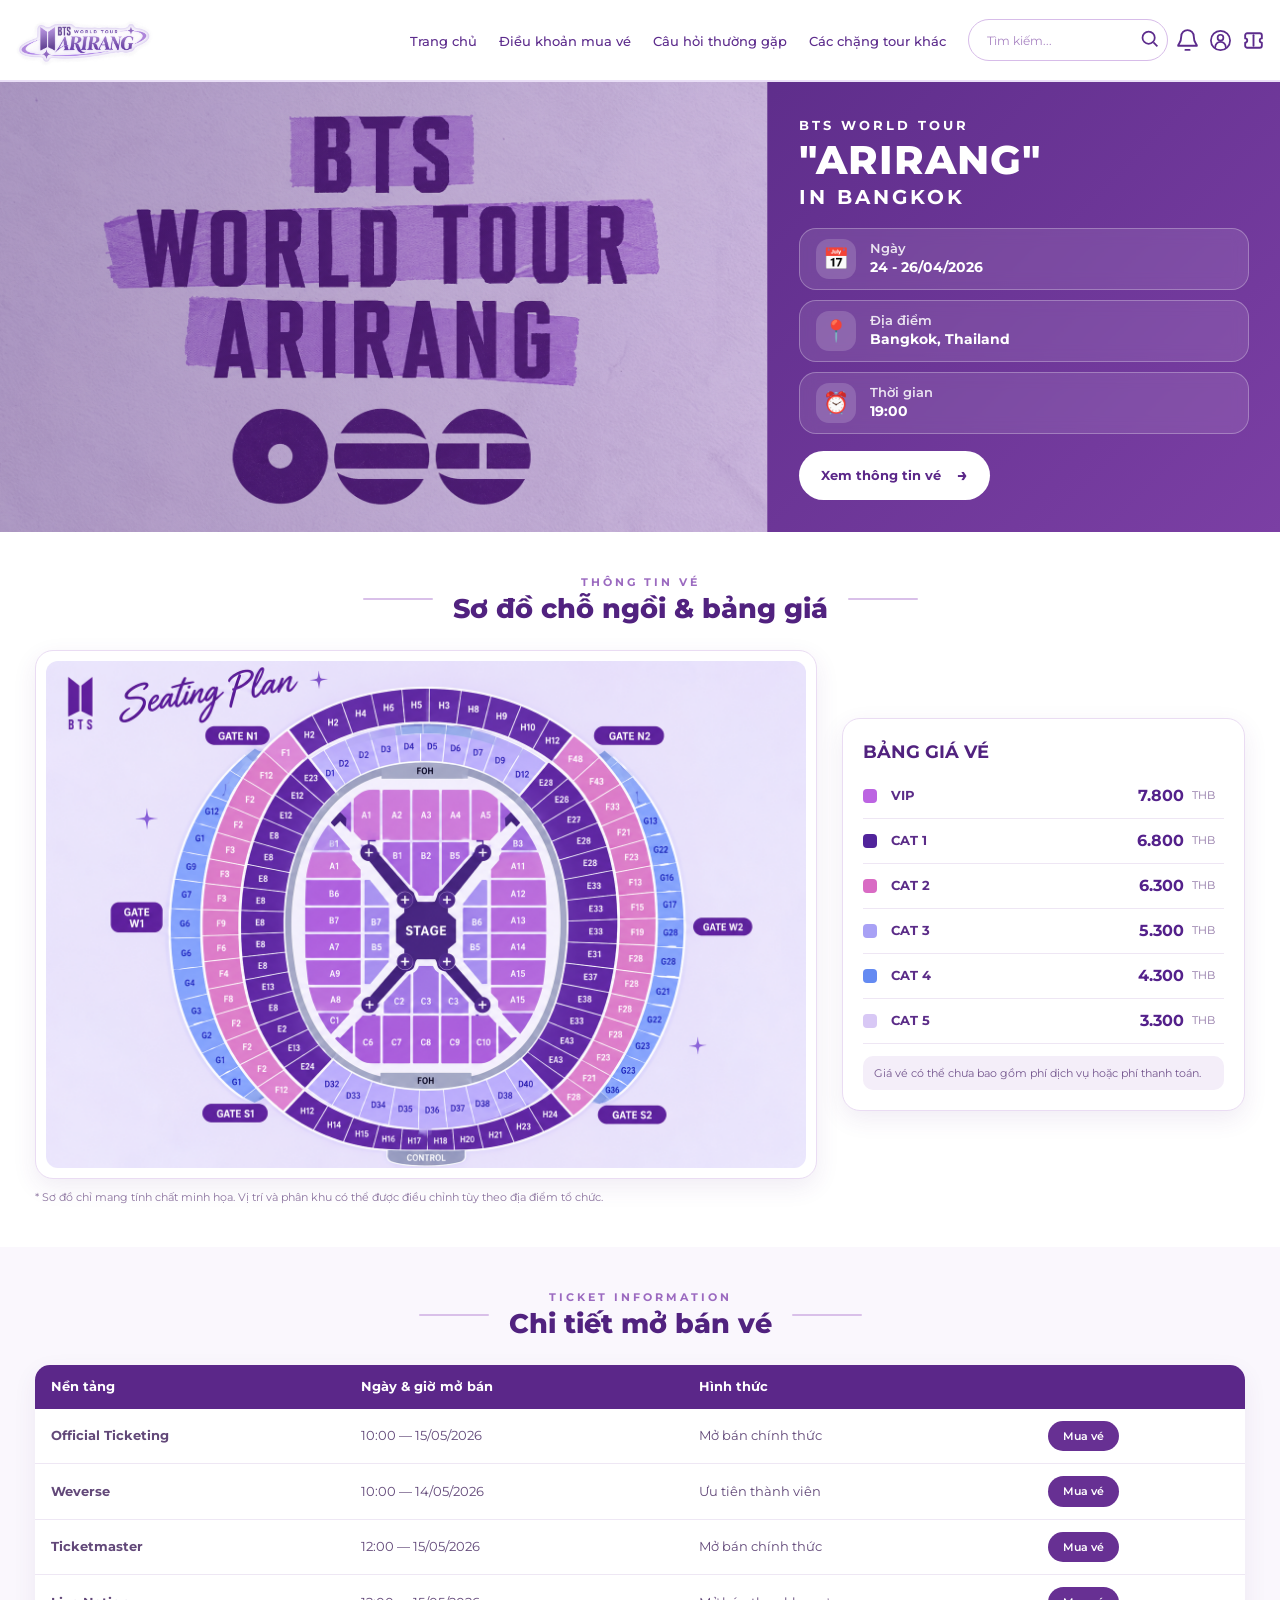
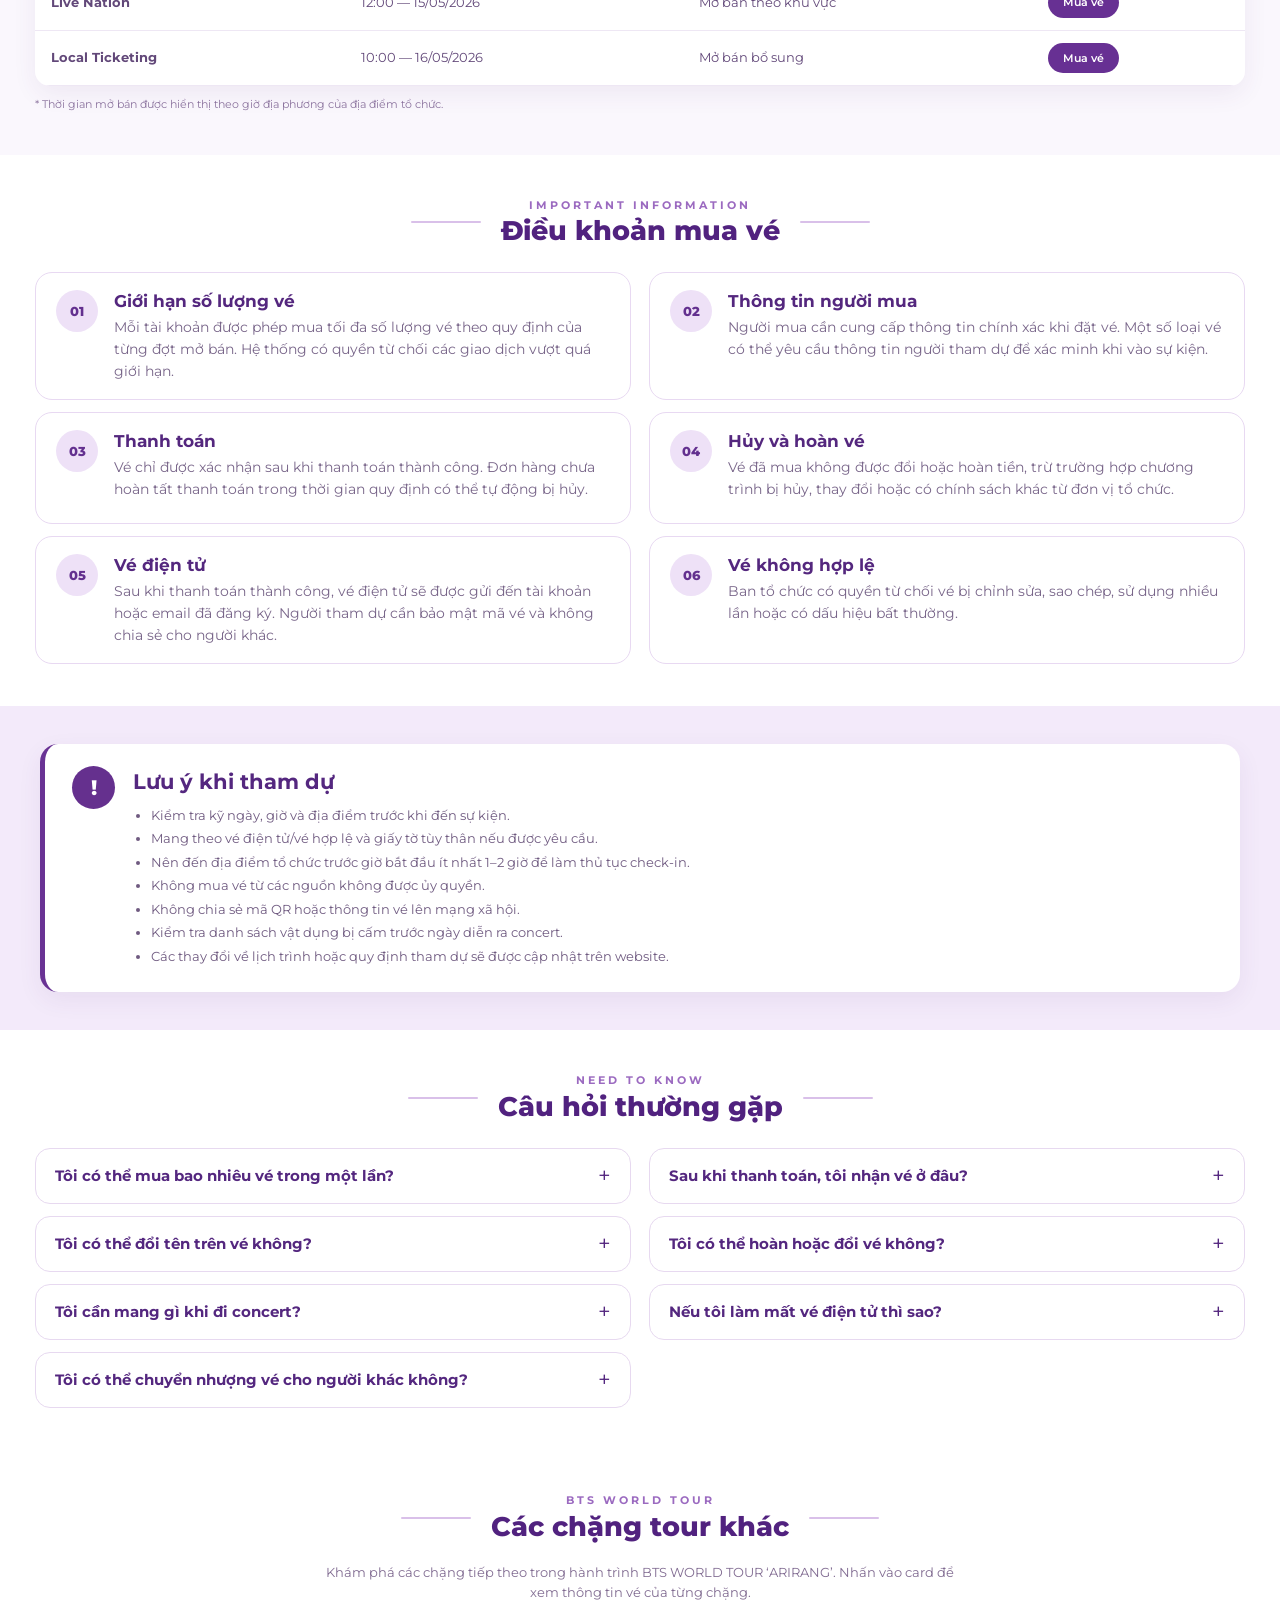
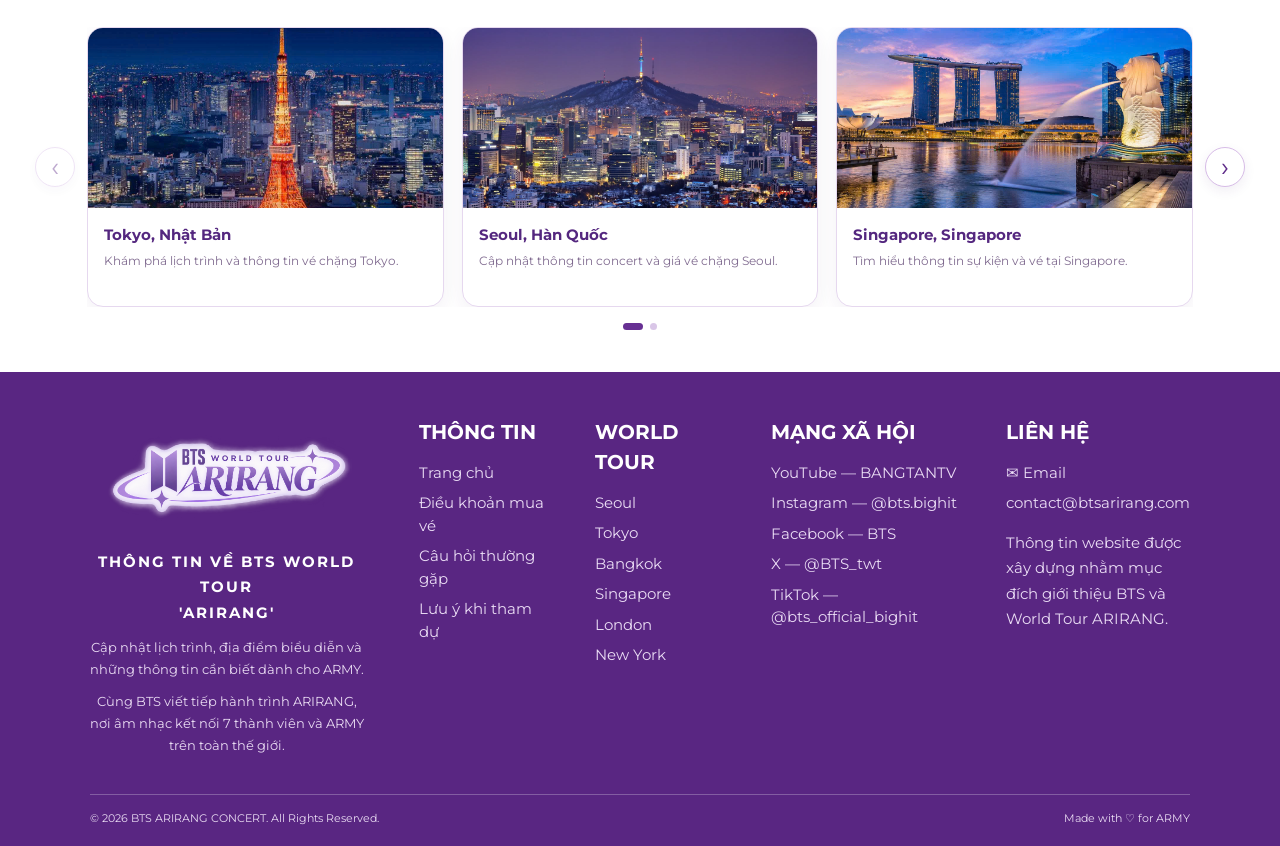
==== commit 6a4b3538: "Update Bangkok.html" ====
--- a/ticket/Bangkok.html
+++ b/ticket/Bangkok.html
@@ -31,7 +31,7 @@
 
         
         <nav class="navbar">
-            <a href="#top" class="nav-link active">Trang chủ</a>
+            <a href="../index.html" class="nav-link">Trang chủ</a>
             <a href="#ticket-terms" class="nav-link">Điều khoản mua vé</a>
             <a href="#faq" class="nav-link">Câu hỏi thường gặp</a>
             <a href="#tour" class="nav-link">Các chặng tour khác</a>
@@ -888,12 +888,12 @@
                 <!-- CARD 4 -->
                 <a href="London.html" class="media-card">
                     <div class="media-card-image">
-                        <img src="images1/london.jpg"
+                        <img src="images1/London.jpg"
                              alt="BTS ARIRANG tại London">
                     </div>
                     <div class="media-card-content">
                         <h3>London, Anh</h3>
-                        <p>Theo dõi thông tin chặng tour tại Kuala Lumpur.</p>
+                        <p>Theo dõi thông tin chặng tour tại chặng London.</p>
                     </div>
                 </a>
 
@@ -1044,4 +1044,4 @@
 
 <script src="script.js"></script>
 </body>
-</html>+</html>
--- a/ticket/ticket.css
+++ b/ticket/ticket.css
@@ -65,12 +65,14 @@
 .logo {
     display: flex;
     align-items: center;
+    margin-right: -5px;
 }
 
 .logo img {
     width: 170px;
     height: auto;
     display: block;
+    margin-right: -5px;
 }
 
 
@@ -1986,3 +1988,757 @@
     background: #9B6BC5;
     box-shadow: 0 0 0 3px rgba(155, 107, 197, 0.2);
 }
+
+
+
+
+
+
+
+
+
+/* =========================================
+   FIX RESPONSIVE - ĐIỆN THOẠI
+   DÁN Ở CUỐI FILE ticket.css
+========================================= */
+
+/* Tránh phần tử làm tràn màn hình */
+html,
+body {
+    width: 100%;
+    max-width: 100%;
+    overflow-x: clip;
+}
+
+img {
+    max-width: 100%;
+}
+
+button,
+input {
+    max-width: 100%;
+}
+
+.section,
+.light-section,
+.media-section,
+.notice-section {
+    min-width: 0;
+}
+
+/* Tablet và điện thoại */
+@media (max-width: 850px) {
+
+    /* HEADER */
+    .header {
+        height: auto;
+    }
+
+    .header-container {
+        width: 100%;
+        height: auto;
+        padding: 12px 20px;
+        display: flex;
+        flex-wrap: wrap;
+        justify-content: space-between;
+        gap: 12px;
+    }
+
+    .logo {
+        min-width: 0;
+    }
+
+    .logo img {
+        width: 125px;
+        max-width: 100%;
+    }
+
+    .header-right {
+        min-width: 0;
+        gap: 8px;
+        margin-left: auto;
+    }
+
+    .search-box {
+        width: clamp(100px, 27vw, 190px);
+        height: 38px;
+        padding-left: 10px;
+        min-width: 0;
+    }
+
+    .search-box input {
+        min-width: 0;
+        font-size: 12px;
+    }
+
+    .search-box button {
+        width: 32px;
+        height: 36px;
+        flex-shrink: 0;
+    }
+
+    .header-icon {
+        width: 26px;
+        height: 30px;
+        flex-shrink: 0;
+    }
+
+    #notificationBtn {
+        margin-left: 0;
+    }
+
+    .header-dropdown + .header-dropdown {
+        margin-left: 0;
+    }
+
+    .navbar {
+        order: 3;
+        width: 100%;
+        min-width: 0;
+        margin: 0;
+        padding: 5px 0 8px;
+        display: flex;
+        justify-content: flex-start;
+        gap: 24px;
+        overflow-x: auto;
+        overflow-y: hidden;
+        white-space: nowrap;
+        scrollbar-width: thin;
+        -webkit-overflow-scrolling: touch;
+    }
+
+    .nav-link {
+        flex-shrink: 0;
+        padding: 5px 0 10px;
+        font-size: 13px;
+    }
+
+    .nav-link.active::after,
+    .navbar .nav-link::after {
+        bottom: 2px;
+    }
+
+    /* BANNER */
+    .event-hero {
+        display: flex;
+        flex-direction: column;
+        height: auto;
+        min-height: 0;
+    }
+
+    .hero-image {
+        width: 100%;
+        height: auto;
+        min-height: 0;
+        aspect-ratio: 16 / 9;
+        border-right: none;
+    }
+
+    .hero-image img {
+        width: 100%;
+        height: 100%;
+        object-fit: cover;
+    }
+
+    .hero-info-panel {
+        width: 100%;
+        height: auto;
+        min-width: 0;
+        padding: 28px 22px;
+        overflow: visible;
+    }
+
+    .hero-title-mobile h1 {
+        font-size: clamp(30px, 8vw, 40px);
+        overflow-wrap: anywhere;
+    }
+
+    .hero-title-mobile h2 {
+        font-size: clamp(15px, 4vw, 20px);
+        overflow-wrap: anywhere;
+    }
+
+    .hero-info-card {
+        min-width: 0;
+    }
+
+    .hero-info-card > div:last-child {
+        min-width: 0;
+        overflow-wrap: anywhere;
+    }
+
+    /* CÁC SECTION */
+    .section {
+        padding: 30px 20px;
+    }
+
+    .light-section {
+        padding-left: 20px;
+        padding-right: 20px;
+    }
+
+    .section-title {
+        gap: 8px;
+    }
+
+    .section-title > div {
+        min-width: 0;
+    }
+
+    .section-title h2 {
+        font-size: clamp(19px, 5vw, 25px);
+        overflow-wrap: anywhere;
+    }
+
+    .title-line {
+        width: clamp(15px, 5vw, 40px);
+        flex-shrink: 0;
+    }
+
+    /* SƠ ĐỒ VÀ GIÁ VÉ */
+    .seating-layout {
+        grid-template-columns: minmax(0, 1fr);
+        gap: 18px;
+    }
+
+    .seating-image-box {
+        width: 100%;
+        min-width: 0;
+        padding: 6px;
+    }
+
+    .seating-image-box img {
+        width: 100%;
+        height: auto;
+        object-fit: contain;
+    }
+
+    .price-box {
+        width: 100%;
+        max-width: none;
+        min-width: 0;
+        padding: 15px;
+    }
+
+    .price-item {
+        grid-template-columns: 16px minmax(0, 1fr) auto;
+        gap: 7px;
+    }
+
+    .price-item > :last-child {
+        display: none;
+    }
+
+    .category {
+        font-size: 12px;
+    }
+
+    .price-item strong {
+        font-size: 14px;
+        text-align: right;
+    }
+
+    /* BẢNG BÁN VÉ */
+    .ticket-table-wrapper {
+        width: 100%;
+        max-width: 100%;
+        overflow-x: auto;
+        -webkit-overflow-scrolling: touch;
+    }
+
+    .ticket-table {
+        min-width: 620px;
+    }
+
+    .ticket-table th,
+    .ticket-table td {
+        padding: 10px 12px;
+        white-space: normal;
+    }
+
+    /* ĐIỀU KHOẢN */
+    .information-grid {
+        grid-template-columns: minmax(0, 1fr);
+        gap: 12px;
+    }
+
+    .info-card {
+        min-width: 0;
+        padding: 14px;
+        gap: 12px;
+    }
+
+    .info-card h3,
+    .info-card p {
+        overflow-wrap: anywhere;
+    }
+
+    /* LƯU Ý */
+    .notice-section {
+        padding: 28px 18px;
+    }
+
+    .notice-inner {
+        min-width: 0;
+        padding: 18px;
+        gap: 12px;
+    }
+
+    .notice-inner h2 {
+        font-size: 19px;
+        overflow-wrap: anywhere;
+    }
+
+    .notice-inner li {
+        overflow-wrap: anywhere;
+    }
+
+    /* FAQ */
+    .faq-list {
+        grid-template-columns: minmax(0, 1fr);
+        gap: 10px;
+    }
+
+    .faq-list summary {
+        padding: 13px 14px;
+        font-size: 13px;
+        gap: 10px;
+    }
+
+    .faq-list details p {
+        padding: 0 14px 14px;
+        font-size: 13px;
+        overflow-wrap: anywhere;
+    }
+
+    /* CAROUSEL */
+    .carousel-wrapper {
+        gap: 6px;
+        min-width: 0;
+    }
+
+    .cards-window {
+        flex: 1;
+        min-width: 0;
+    }
+
+    .media-cards {
+        gap: 12px;
+    }
+
+    .media-card {
+        flex: 0 0 100%;
+        min-width: 0;
+    }
+
+    .media-card-image {
+        height: auto;
+        aspect-ratio: 16 / 9;
+    }
+
+    .carousel-button {
+        width: 30px;
+        height: 30px;
+        flex-shrink: 0;
+        font-size: 20px;
+    }
+
+    .media-card-content p {
+        min-height: 0;
+    }
+
+    /* FOOTER */
+    .footer {
+        padding: 30px 20px 18px;
+    }
+
+    .footer-container {
+        grid-template-columns: repeat(2, minmax(0, 1fr));
+        gap: 25px 18px;
+    }
+
+    .footer-brand {
+        grid-column: 1 / -1;
+        padding-right: 0;
+    }
+
+    .footer-column {
+        min-width: 0;
+    }
+
+    .footer-column h3 {
+        font-size: 16px;
+        overflow-wrap: anywhere;
+    }
+
+    .footer-column a,
+    .footer-column p {
+        font-size: 12px;
+        overflow-wrap: anywhere;
+    }
+
+    .footer-bottom {
+        display: flex;
+        flex-direction: column;
+        gap: 8px;
+        text-align: center;
+        overflow-wrap: anywhere;
+    }
+
+    /* MENU THÔNG BÁO / TÀI KHOẢN / VÉ */
+    .header-dropdown {
+        position: relative;
+    }
+
+    .header-dropdown-menu {
+        width: min(250px, calc(100vw - 24px));
+        right: 0;
+        top: calc(100% + 12px);
+        padding: 16px 12px;
+        font-size: 12px;
+    }
+}
+
+/* ĐIỆN THOẠI NHỎ */
+@media (max-width: 480px) {
+
+    .header-container {
+        padding: 10px 12px;
+        gap: 10px;
+    }
+
+    .logo img {
+        width: 100px;
+    }
+
+    .header-right {
+        gap: 6px;
+    }
+
+    .search-box {
+        width: clamp(82px, 25vw, 120px);
+        height: 34px;
+        padding-left: 8px;
+    }
+
+    .search-box input {
+        font-size: 11px;
+    }
+
+    .search-box input::placeholder {
+        font-size: 10px;
+    }
+
+    .search-box button {
+        width: 27px;
+        height: 32px;
+    }
+
+    .search-box svg {
+        width: 17px;
+        height: 17px;
+    }
+
+    .header-icon {
+        width: 23px;
+        height: 27px;
+    }
+
+    .header-icon svg {
+        width: 21px;
+        height: 21px;
+    }
+
+    .navbar {
+        gap: 20px;
+    }
+
+    .nav-link {
+        font-size: 12px;
+    }
+
+    .hero-info-panel {
+        padding: 24px 16px;
+    }
+
+    .hero-image {
+        aspect-ratio: 4 / 3;
+    }
+
+    .hero-info-card {
+        padding: 10px;
+        gap: 10px;
+        border-radius: 12px;
+    }
+
+    .hero-info-icon {
+        width: 35px;
+        height: 35px;
+        font-size: 17px;
+        border-radius: 10px;
+    }
+
+    .hero-info-card span {
+        font-size: 11px;
+    }
+
+    .hero-info-card strong {
+        font-size: 12px;
+    }
+
+    .section {
+        padding: 26px 14px;
+    }
+
+    .light-section {
+        padding-left: 14px;
+        padding-right: 14px;
+    }
+
+    .section-title h2 {
+        font-size: 18px;
+    }
+
+    .section-small-title {
+        font-size: 9px;
+        letter-spacing: 2px;
+    }
+
+    .price-box {
+        padding: 12px;
+        border-radius: 13px;
+    }
+
+    .price-box h3 {
+        font-size: 16px;
+    }
+
+    .price-note {
+        font-size: 10px;
+        overflow-wrap: anywhere;
+    }
+
+    .info-number {
+        width: 32px;
+        height: 32px;
+        font-size: 11px;
+    }
+
+    .info-card h3 {
+        font-size: 14px;
+    }
+
+    .info-card p {
+        font-size: 12px;
+    }
+
+    .notice-section {
+        padding: 24px 14px;
+    }
+
+    .notice-inner {
+        padding: 15px;
+    }
+
+    .faq-list summary {
+        font-size: 12px;
+    }
+
+    .carousel-button {
+        width: 25px;
+        height: 25px;
+        font-size: 17px;
+    }
+
+    .footer {
+        padding-left: 15px;
+        padding-right: 15px;
+    }
+
+    .footer-container {
+        gap: 22px 12px;
+    }
+
+    .footer-brand h3 {
+        font-size: 13px;
+    }
+
+    .footer-brand p {
+        font-size: 12px;
+    }
+}
+
+/* ĐIỆN THOẠI RẤT NHỎ */
+@media (max-width: 360px) {
+
+    .logo img {
+        width: 85px;
+    }
+
+    .header-container {
+        padding-left: 8px;
+        padding-right: 8px;
+    }
+
+    .header-right {
+        gap: 4px;
+    }
+
+    .search-box {
+        width: 78px;
+    }
+
+    .search-box input::placeholder {
+        color: transparent;
+    }
+
+    .hero-title-mobile h1 {
+        font-size: 30px;
+    }
+
+    .hero-title-mobile h2 {
+        font-size: 14px;
+        letter-spacing: 2px;
+    }
+
+    .price-item {
+        gap: 5px;
+    }
+
+    .price-item strong {
+        font-size: 12px;
+    }
+
+    .footer-container {
+        grid-template-columns: minmax(0, 1fr);
+    }
+
+    .footer-brand {
+        grid-column: auto;
+    }
+}
+
+
+
+/* CAROUSEL TOUR - VUỐT TAY TRÊN ĐIỆN THOẠI */
+@media (max-width: 850px) {
+    .cards-window {
+        overflow-x: auto !important;
+        overflow-y: hidden;
+        scroll-snap-type: x mandatory;
+        scroll-behavior: smooth;
+        -webkit-overflow-scrolling: touch;
+        scrollbar-width: none;
+        touch-action: pan-x;
+    }
+
+    .cards-window::-webkit-scrollbar {
+        display: none;
+    }
+
+    .media-cards {
+        display: flex;
+        transform: none !important;
+        transition: none;
+        gap: 12px;
+        width: 100%;
+    }
+
+    .media-card {
+        flex: 0 0 100%;
+        min-width: 0;
+        scroll-snap-align: start;
+        scroll-snap-stop: always;
+    }
+}
+
+
+
+
+
+/* CHỈNH HEADER TRÊN LAPTOP */
+@media (min-width: 1201px) {
+    .header-container {
+        padding-left: 1%;
+        padding-right: 1%;
+    }
+
+    .logo img {
+        width: 145px;
+    }
+
+    .navbar {
+        gap: 22px;
+        margin-right: 22px;
+    }
+
+    .nav-link {
+        font-size: 13px;
+        white-space: nowrap;
+    }
+
+    .header-right {
+        gap: 12px;
+    }
+
+    .search-box {
+        width: 200px;
+        height: 42px;
+    }
+
+    .search-box input {
+        font-size: 12px;
+    }
+
+    #notificationBtn {
+        margin-left: 5px;
+    }
+
+    .header-dropdown + .header-dropdown {
+        margin-left: 5px;
+    }
+}
+
+/* Laptop màn hình nhỏ hơn */
+@media (min-width: 851px) and (max-width: 1200px) {
+    .header-container {
+        padding-left: 2%;
+        padding-right: 2%;
+    }
+
+    .logo img {
+        width: 120px;
+    }
+
+    .navbar {
+        gap: 12px;
+        margin-right: 12px;
+    }
+
+    .nav-link {
+        font-size: 11px;
+        white-space: nowrap;
+    }
+
+    .header-right {
+        gap: 8px;
+    }
+
+    .search-box {
+        width: 150px;
+        height: 38px;
+    }
+
+    .search-box input {
+        font-size: 11px;
+    }
+
+    #notificationBtn {
+        margin-left: 0;
+    }
+
+    .header-dropdown + .header-dropdown {
+        margin-left: 0;
+    }
+}
+
